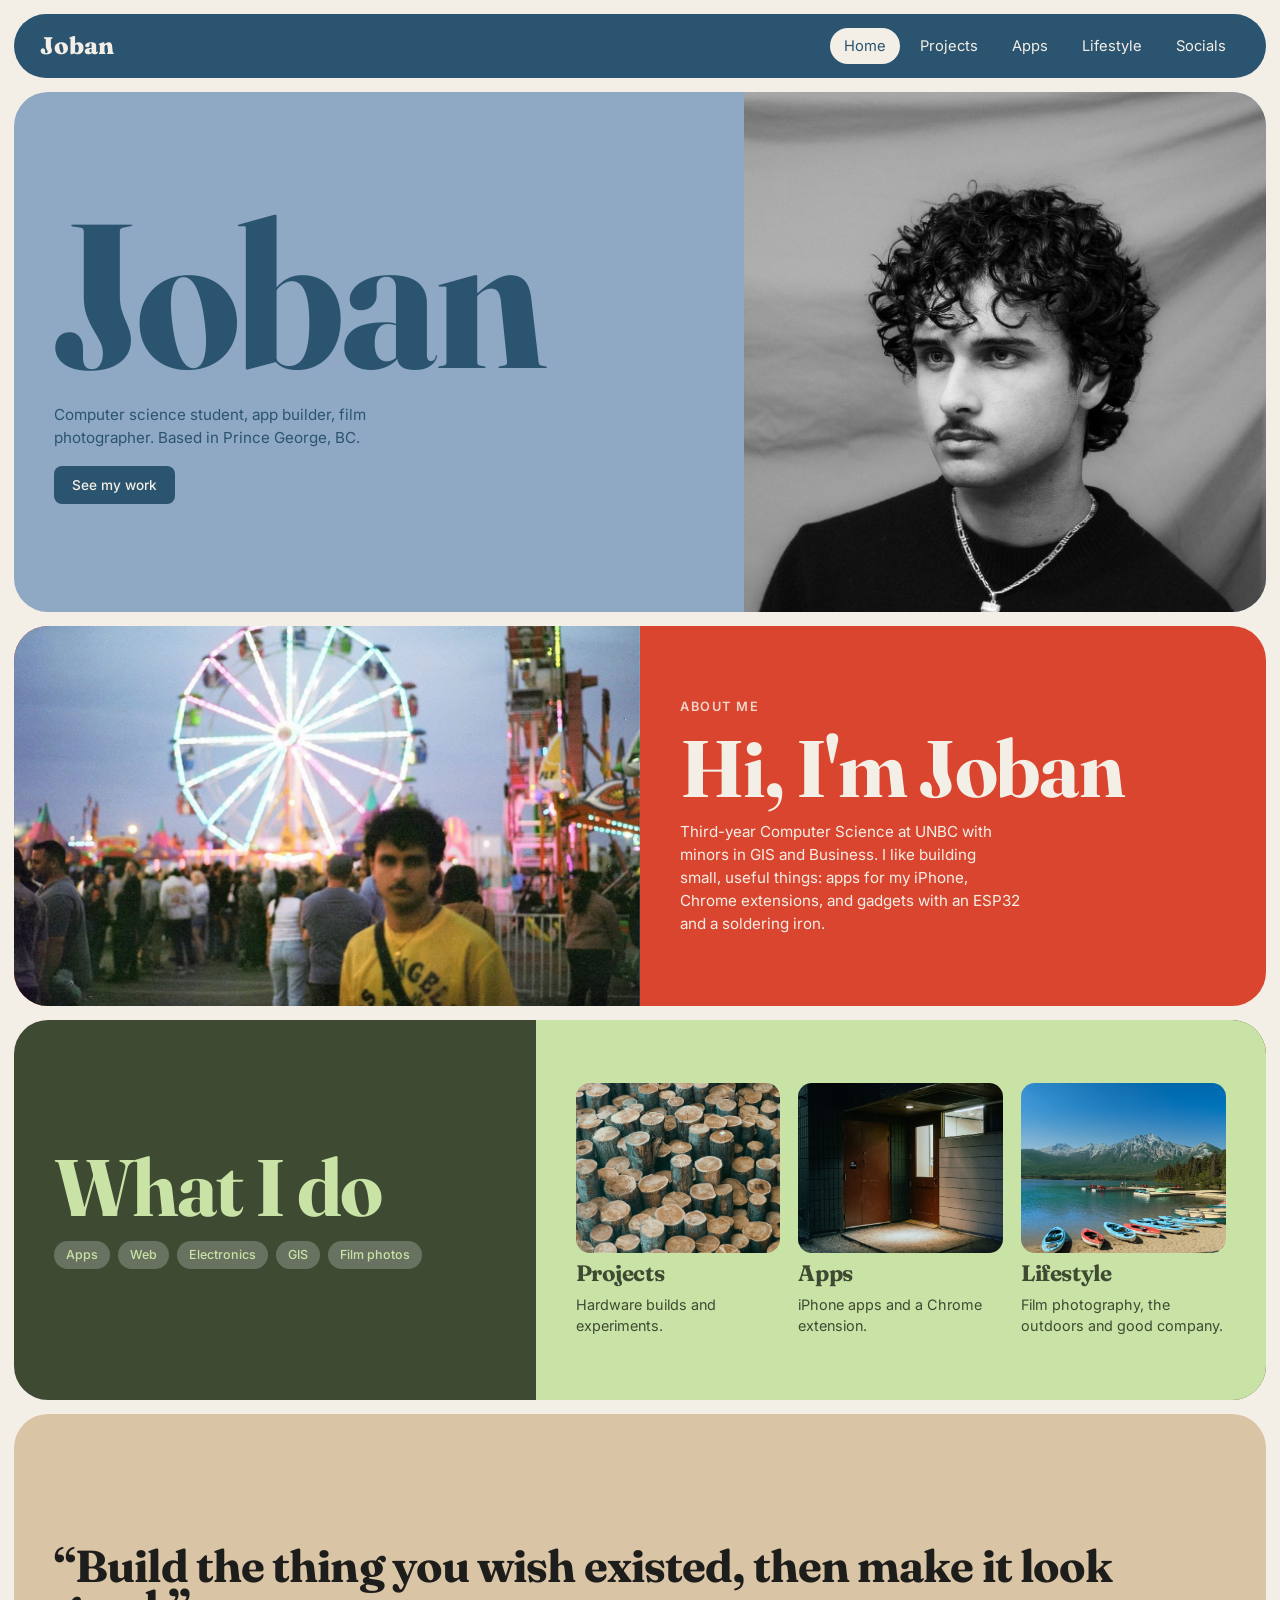
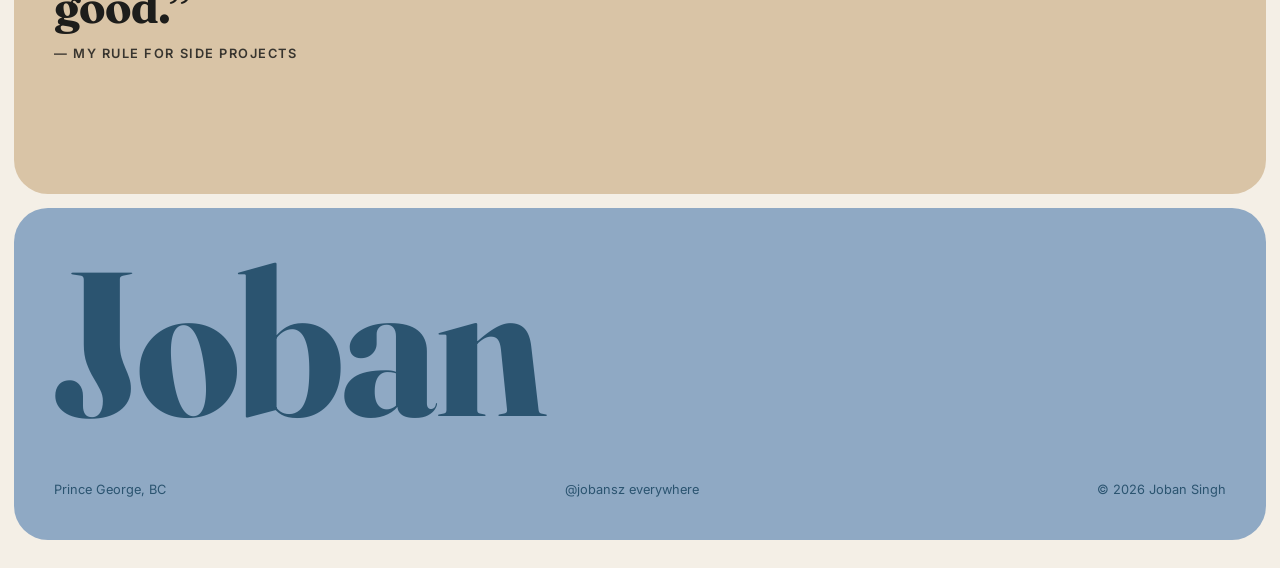
==== index.html @ 48535e4d "Square photo grid, film Instagram link, Pinterest and Spotify Co-Authored-By: Claude Opus 5.5 <norep" ====
<!DOCTYPE html>
<html lang="en">
<head>
<meta charset="utf-8">
<meta name="viewport" content="width=device-width, initial-scale=1">
<title>Joban Singh</title>
<meta name="description" content="Joban Singh — CS student, builder, photographer. Prince George, BC.">
<link rel="stylesheet" href="style.css?v=3">
</head>
<body>
<nav><a class="logo" href="index.html">Joban</a><ul><li><a href="index.html" class="on">Home</a></li><li><a href="projects.html">Projects</a></li><li><a href="apps.html">Apps</a></li><li><a href="lifestyle.html">Lifestyle</a></li><li><a href="socials.html">Socials</a></li></ul></nav>

<section class="block wide-left blue">
  <div class="pad">
    <h1 class="huge">Joban</h1>
    <p class="small">Computer science student, app builder, film photographer. Based in Prince George, BC.</p>
    <a class="btn" href="projects.html">See my work</a>
  </div>
  <div class="photo tall" style="background-image:url('images/portrait.jpg');background-position:center 30%"></div>
</section>

<section class="block tomato">
  <div class="photo " style="background-image:url('images/fair-me.jpg');background-position:70% center"></div>
  <div class="pad">
    <span class="eyebrow">About me</span>
    <h2 class="big">Hi, I'm Joban</h2>
    <p class="small">Third-year Computer Science at UNBC with minors in GIS and Business. I like building small, useful things: apps for my iPhone, Chrome extensions, and gadgets with an ESP32 and a soldering iron.</p>
  </div>
</section>

<section class="block wide-right olive">
  <div class="pad">
    <h2 class="big">What I do</h2>
    <div class="chips"><span class="chip">Apps</span><span class="chip">Web</span><span class="chip">Electronics</span><span class="chip">GIS</span><span class="chip">Film photos</span></div>
  </div>
  <div class="pad sage">
    <div class="cards">
      <a class="card" href="projects.html" style="text-decoration:none"><div class="photo " style="background-image:url('images/logs.jpg');background-position:center"></div><h3>Projects</h3><p>Hardware builds and experiments.</p></a>
      <a class="card" href="apps.html" style="text-decoration:none"><div class="photo " style="background-image:url('images/door.jpg');background-position:center"></div><h3>Apps</h3><p>iPhone apps and a Chrome extension.</p></a>
      <a class="card" href="lifestyle.html" style="text-decoration:none"><div class="photo " style="background-image:url('images/lake.jpg');background-position:center"></div><h3>Lifestyle</h3><p>Film photography, the outdoors and good company.</p></a>
    </div>
  </div>
</section>

<section class="block full sand">
  <div class="pad">
    <p class="display med">“Build the thing you wish existed, then make it look good.”</p>
    <p class="eyebrow">— my rule for side projects</p>
  </div>
</section>

<footer class="block full blue">
  <div class="pad bottom">
    <div class="display huge">Joban</div>
    <div class="meta"><span>Prince George, BC</span><span>@jobansz everywhere</span><span>&copy; 2026 Joban Singh</span></div>
  </div>
</footer>
</body>
</html>
---- style.css ----
@import url('https://fonts.googleapis.com/css2?family=Fraunces:opsz,wght@9..144,500;9..144,700;9..144,800&family=Inter:wght@400;500;600&display=swap');

:root {
  --blue: #8fa9c4;
  --navy: #2b5470;
  --tomato: #d9452f;
  --wine: #8c0b0b;
  --sage: #c8e3a5;
  --olive: #3f4a33;
  --sand: #d9c4a6;
  --cream: #f4efe6;
  --ink: #1d1d1b;
  --r: 34px;
  --gap: 14px;
}

* { box-sizing: border-box; margin: 0; padding: 0; }

body {
  font-family: 'Inter', system-ui, sans-serif;
  background: var(--cream);
  color: var(--ink);
  line-height: 1.5;
  padding: var(--gap);
}

a { color: inherit; }

h1, h2, h3, .display {
  font-family: 'Fraunces', Georgia, serif;
  font-weight: 700;
  line-height: 0.92;
  letter-spacing: -0.02em;
}

/* ---------- Nav ---------- */
nav {
  display: flex;
  align-items: center;
  justify-content: space-between;
  gap: 12px;
  flex-wrap: wrap;
  background: var(--navy);
  color: var(--cream);
  border-radius: var(--r);
  padding: 14px 26px;
  margin-bottom: var(--gap);
}
nav .logo {
  font-family: 'Fraunces', serif;
  font-weight: 800;
  font-size: 1.5rem;
  text-decoration: none;
}
nav ul { list-style: none; display: flex; gap: 6px; flex-wrap: wrap; }
nav ul a {
  text-decoration: none;
  font-size: 0.92rem;
  padding: 7px 14px;
  border-radius: 99px;
  display: block;
}
nav ul a:hover, nav ul a.on { background: var(--cream); color: var(--navy); }

/* ---------- Blocks ---------- */
.block {
  border-radius: var(--r);
  overflow: hidden;
  margin-bottom: var(--gap);
  display: grid;
  grid-template-columns: 1fr 1fr;
  min-height: 380px;
}
.block.full { grid-template-columns: 1fr; }
.block.wide-left { grid-template-columns: 1.4fr 1fr; }
.block.wide-right { grid-template-columns: 1fr 1.4fr; }

.pad { padding: 40px; display: flex; flex-direction: column; justify-content: center; gap: 16px; }
.pad.top { justify-content: flex-start; }
.pad.bottom { justify-content: flex-end; }

.blue  { background: var(--blue);   color: var(--navy); }
.navy  { background: var(--navy);   color: var(--cream); }
.tomato{ background: var(--tomato); color: var(--cream); }
.wine  { background: var(--wine);   color: #ffb4a3; }
.sage  { background: var(--sage);   color: var(--olive); }
.olive { background: var(--olive);  color: var(--sage); }
.sand  { background: var(--sand);   color: var(--ink); }

.huge  { font-size: clamp(4.5rem, 16vw, 13rem); }
.big   { font-size: clamp(2.6rem, 7vw, 5rem); }
.med   { font-size: clamp(1.8rem, 4vw, 2.8rem); }
.small { font-size: 0.95rem; max-width: 34ch; }
.eyebrow { font-size: 0.8rem; text-transform: uppercase; letter-spacing: 0.12em; font-weight: 600; opacity: 0.85; }

.btn {
  display: inline-block;
  align-self: flex-start;
  background: var(--navy);
  color: var(--cream);
  text-decoration: none;
  font-size: 0.85rem;
  font-weight: 500;
  padding: 9px 18px;
  border-radius: 8px;
}
.tomato .btn, .wine .btn { background: var(--cream); color: var(--wine); }
.olive .btn { background: var(--sage); color: var(--olive); }

/* ---------- Photo slots ----------
   Swap any .photo for a real picture:
   <div class="photo" style="background-image:url('images/your-photo.jpg')"></div> */
.photo {
  min-height: 260px;
  background-size: cover;
  background-position: center;
  position: relative;
}
.photo.t1 { background-color: #b9653a; background-image: radial-gradient(circle at 30% 30%, #e7a77a, #8a3d1f 70%); }
.photo.t2 { background-color: #6f7d63; background-image: radial-gradient(circle at 70% 40%, #c9d4b4, #4b5640 70%); }
.photo.t3 { background-color: #a9b9cc; background-image: radial-gradient(circle at 40% 60%, #e4ecf4, #6f8aa8 70%); }
.photo.t4 { background-color: #c9a27c; background-image: radial-gradient(circle at 60% 30%, #f0dcc2, #9b6d45 70%); }
.photo.t5 { background-color: #8c2a24; background-image: radial-gradient(circle at 35% 45%, #e0745f, #5e1410 70%); }
.photo .tag {
  position: absolute; left: 14px; bottom: 12px;
  font-size: 0.75rem; color: rgba(255,255,255,0.9);
  background: rgba(0,0,0,0.18); padding: 3px 10px; border-radius: 99px;
}

/* ---------- Cards ---------- */
.cards { display: grid; grid-template-columns: repeat(3, 1fr); gap: 18px; }
.cards.four { grid-template-columns: repeat(4, 1fr); }
.card { display: flex; flex-direction: column; gap: 10px; }
.card .photo { min-height: 170px; border-radius: 14px; }
.card h3 { font-size: 1.4rem; }
.card p { font-size: 0.9rem; }
.box {
  background: var(--navy); color: var(--cream);
  border-radius: 12px; padding: 18px;
  display: flex; flex-direction: column; justify-content: space-between;
  min-height: 170px;
}
.box h3 { font-size: 1.3rem; }
.box p { font-size: 0.85rem; opacity: 0.9; }

.chips { display: flex; flex-wrap: wrap; gap: 8px; }
.chip {
  font-size: 0.78rem; font-weight: 500;
  padding: 5px 12px; border-radius: 99px;
  background: rgba(255,255,255,0.22);
}
.sage .chip, .blue .chip, .sand .chip { background: rgba(0,0,0,0.08); }

/* ---------- Social links ---------- */
.links { display: flex; flex-direction: column; gap: 0; }
.links a {
  display: flex; justify-content: space-between; align-items: baseline;
  text-decoration: none;
  padding: 18px 0;
  border-bottom: 1.5px solid currentColor;
  font-family: 'Fraunces', serif; font-weight: 700;
  font-size: clamp(1.6rem, 4vw, 2.6rem);
}
.links a span { font-family: 'Inter', sans-serif; font-size: 0.95rem; font-weight: 500; opacity: 0.8; }
.links a:hover { opacity: 0.7; }

/* ---------- Footer ---------- */
footer.block { min-height: 260px; }
footer .meta { display: flex; justify-content: space-between; flex-wrap: wrap; gap: 12px; font-size: 0.8rem; margin-top: 28px; }

/* ---------- Mobile ---------- */
@media (max-width: 760px) {
  :root { --r: 24px; }
  .block, .block.wide-left, .block.wide-right { grid-template-columns: 1fr; min-height: 0; }
  .pad { padding: 28px; }
  .cards, .cards.four { grid-template-columns: 1fr 1fr; }
  .photo { min-height: 220px; }
  nav { justify-content: center; }
}

/* ---------- Gallery ---------- */
.gallery { display: grid; grid-template-columns: repeat(4, 1fr); gap: 12px; }
.gallery img { width: 100%; aspect-ratio: 1 / 1; object-fit: cover; display: block; border-radius: 14px; }
@media (max-width: 760px) { .gallery { grid-template-columns: repeat(2, 1fr); } }
.photo.tall { min-height: 520px; }
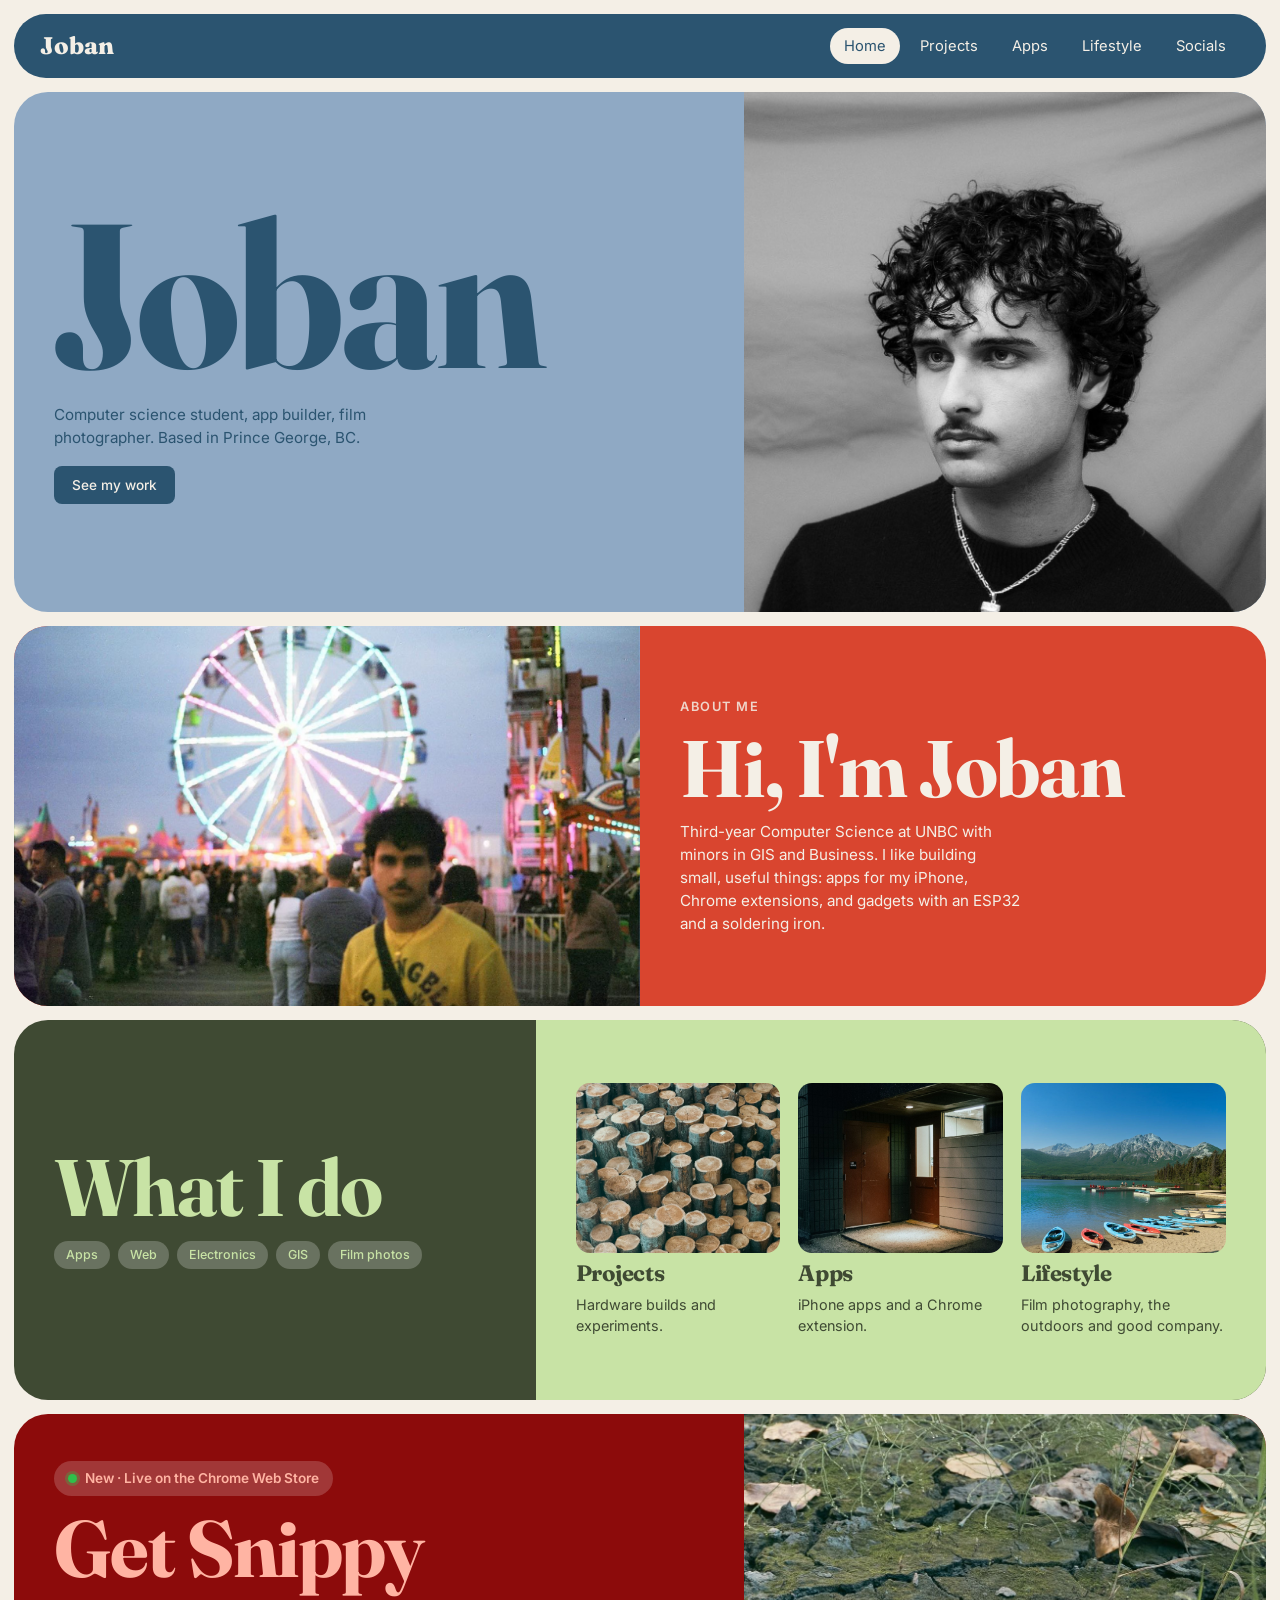
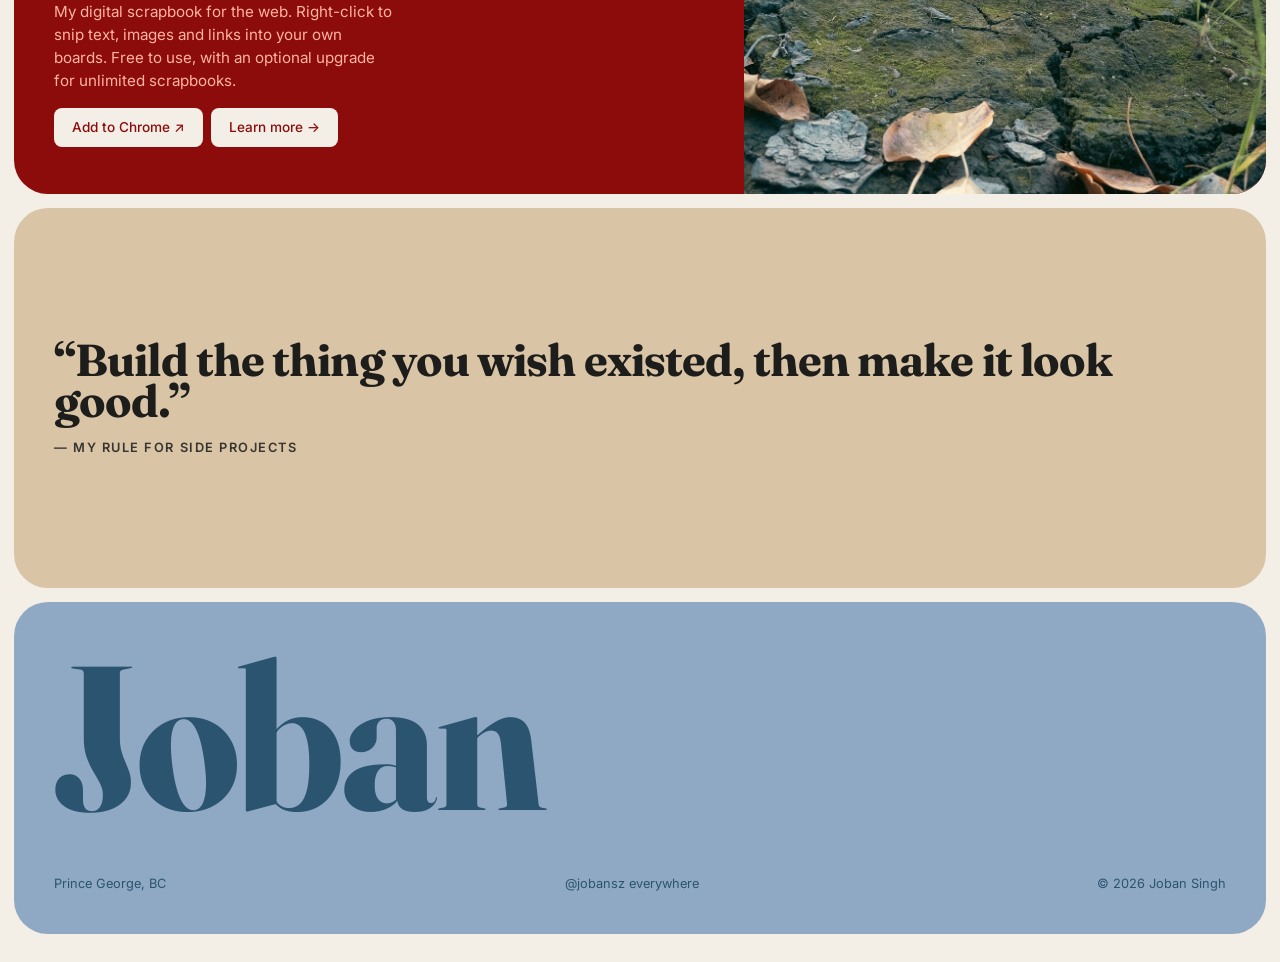
==== commit 03f5d372: "Add Get Snippy banner to home page Co-Authored-By: Claude Opus 5.5 <noreply@anthropic.com> Claude-Se" ====
--- a/index.html
+++ b/index.html
@@ -5,7 +5,7 @@
 <meta name="viewport" content="width=device-width, initial-scale=1">
 <title>Joban Singh</title>
 <meta name="description" content="Joban Singh — CS student, builder, photographer. Prince George, BC.">
-<link rel="stylesheet" href="style.css?v=3">
+<link rel="stylesheet" href="style.css?v=5">
 </head>
 <body>
 <nav><a class="logo" href="index.html">Joban</a><ul><li><a href="index.html" class="on">Home</a></li><li><a href="projects.html">Projects</a></li><li><a href="apps.html">Apps</a></li><li><a href="lifestyle.html">Lifestyle</a></li><li><a href="socials.html">Socials</a></li></ul></nav>
@@ -42,6 +42,16 @@
   </div>
 </section>
 
+<section class="block wide-left wine">
+  <div class="pad">
+    <span class="status live">New · Live on the Chrome Web Store</span>
+    <h2 class="big">Get Snippy</h2>
+    <p class="small">My digital scrapbook for the web. Right-click to snip text, images and links into your own boards. Free to use, with an optional upgrade for unlimited scrapbooks.</p>
+    <div class="chips"><a class="btn" href="https://chromewebstore.google.com/detail/allnpnlodbdfimaaipmiblokpkbhkllf" target="_blank" rel="noopener">Add to Chrome ↗</a><a class="btn" href="snippy.html">Learn more →</a></div>
+  </div>
+  <div class="photo" style="background-image:url('images/mud.jpg');background-position:center"></div>
+</section>
+
 <section class="block full sand">
   <div class="pad">
     <p class="display med">“Build the thing you wish existed, then make it look good.”</p>
@@ -55,5 +65,6 @@
     <div class="meta"><span>Prince George, BC</span><span>@jobansz everywhere</span><span>&copy; 2026 Joban Singh</span></div>
   </div>
 </footer>
+<!-- Cloudflare Web Analytics --><script type='module' src='https://static.cloudflareinsights.com/beacon.min.js' data-cf-beacon='{"token": "c01f82de83be4114945edd5516633616"}'></script><!-- End Cloudflare Web Analytics -->
 </body>
 </html>
--- a/style.css
+++ b/style.css
@@ -183,3 +183,47 @@
 .gallery img { width: 100%; aspect-ratio: 1 / 1; object-fit: cover; display: block; border-radius: 14px; }
 @media (max-width: 760px) { .gallery { grid-template-columns: repeat(2, 1fr); } }
 .photo.tall { min-height: 520px; }
+
+/* ---------- Detail pages ---------- */
+.away { background: #06062e; color: #fde100; }
+.away .btn { background: #fde100; color: #06062e; }
+.status {
+  display: inline-flex; align-items: center; gap: 8px; align-self: flex-start;
+  font-size: 0.85rem; font-weight: 600; padding: 7px 14px; border-radius: 99px;
+  background: rgba(255,255,255,0.18);
+}
+.sage .status, .blue .status, .sand .status { background: rgba(0,0,0,0.08); }
+.status::before { content: ""; width: 9px; height: 9px; border-radius: 50%; background: #f5b400; box-shadow: 0 0 0 3px rgba(245,180,0,0.3); }
+.logo-wrap { display: flex; align-items: center; justify-content: center; padding: 40px; }
+.logo-wrap img { width: min(100%, 420px); height: auto; border-radius: 24px; }
+.steps { list-style: none; display: flex; flex-direction: column; gap: 10px; counter-reset: s; }
+.steps li { display: flex; gap: 12px; align-items: baseline; font-size: 1rem; }
+.steps li::before { content: "○"; font-weight: 700; }
+.steps li.done::before { content: "●"; }
+.steps li.now { font-weight: 700; }
+.steps li.now::before { content: "◐"; }
+.back { font-size: 0.9rem; text-decoration: none; opacity: 0.85; }
+
+/* ---------- SweetTreat web app ---------- */
+.st { display: grid; grid-template-columns: repeat(3, 1fr); gap: 14px; }
+.st-card { background: var(--cream); color: var(--ink); border-radius: 18px; padding: 22px; display: flex; flex-direction: column; gap: 10px; }
+.st-big { font-family: 'Fraunces', serif; font-weight: 800; font-size: clamp(2.4rem, 6vw, 3.6rem); line-height: 1; color: var(--wine); }
+.st-label { font-size: 0.8rem; text-transform: uppercase; letter-spacing: 0.1em; font-weight: 600; opacity: 0.7; }
+.st input { font: inherit; padding: 10px 12px; border-radius: 10px; border: 1.5px solid #d6cbb8; background: #fff; width: 100%; }
+.st button { font: inherit; font-weight: 600; padding: 10px 14px; border-radius: 10px; border: 0; background: var(--wine); color: var(--cream); cursor: pointer; }
+.st button.alt { background: var(--navy); }
+.st .row { display: flex; gap: 8px; }
+.bar { height: 14px; border-radius: 99px; background: #e7dccb; overflow: hidden; }
+.bar > div { height: 100%; background: var(--tomato); width: 0; transition: width .4s; }
+.log { list-style: none; font-size: 0.9rem; max-height: 220px; overflow: auto; }
+.log li { display: flex; justify-content: space-between; padding: 7px 0; border-bottom: 1px solid #e7dccb; }
+.st-msg { font-size: 0.9rem; min-height: 1.4em; color: var(--wine); font-weight: 500; }
+@media (max-width: 760px) { .st { grid-template-columns: 1fr; } }
+
+/* ---------- Away screen captures ---------- */
+.screens { display: grid; grid-template-columns: repeat(auto-fit, minmax(320px, 1fr)); gap: 18px; }
+.screens figure { margin: 0; display: flex; flex-direction: column; gap: 8px; }
+.screens img { width: 100%; height: auto; display: block; border-radius: 14px; }
+.screens figcaption { font-size: 0.85rem; opacity: 0.85; }
+
+.status.live::before { background: #2fbf4a; box-shadow: 0 0 0 3px rgba(47,191,74,0.3); }
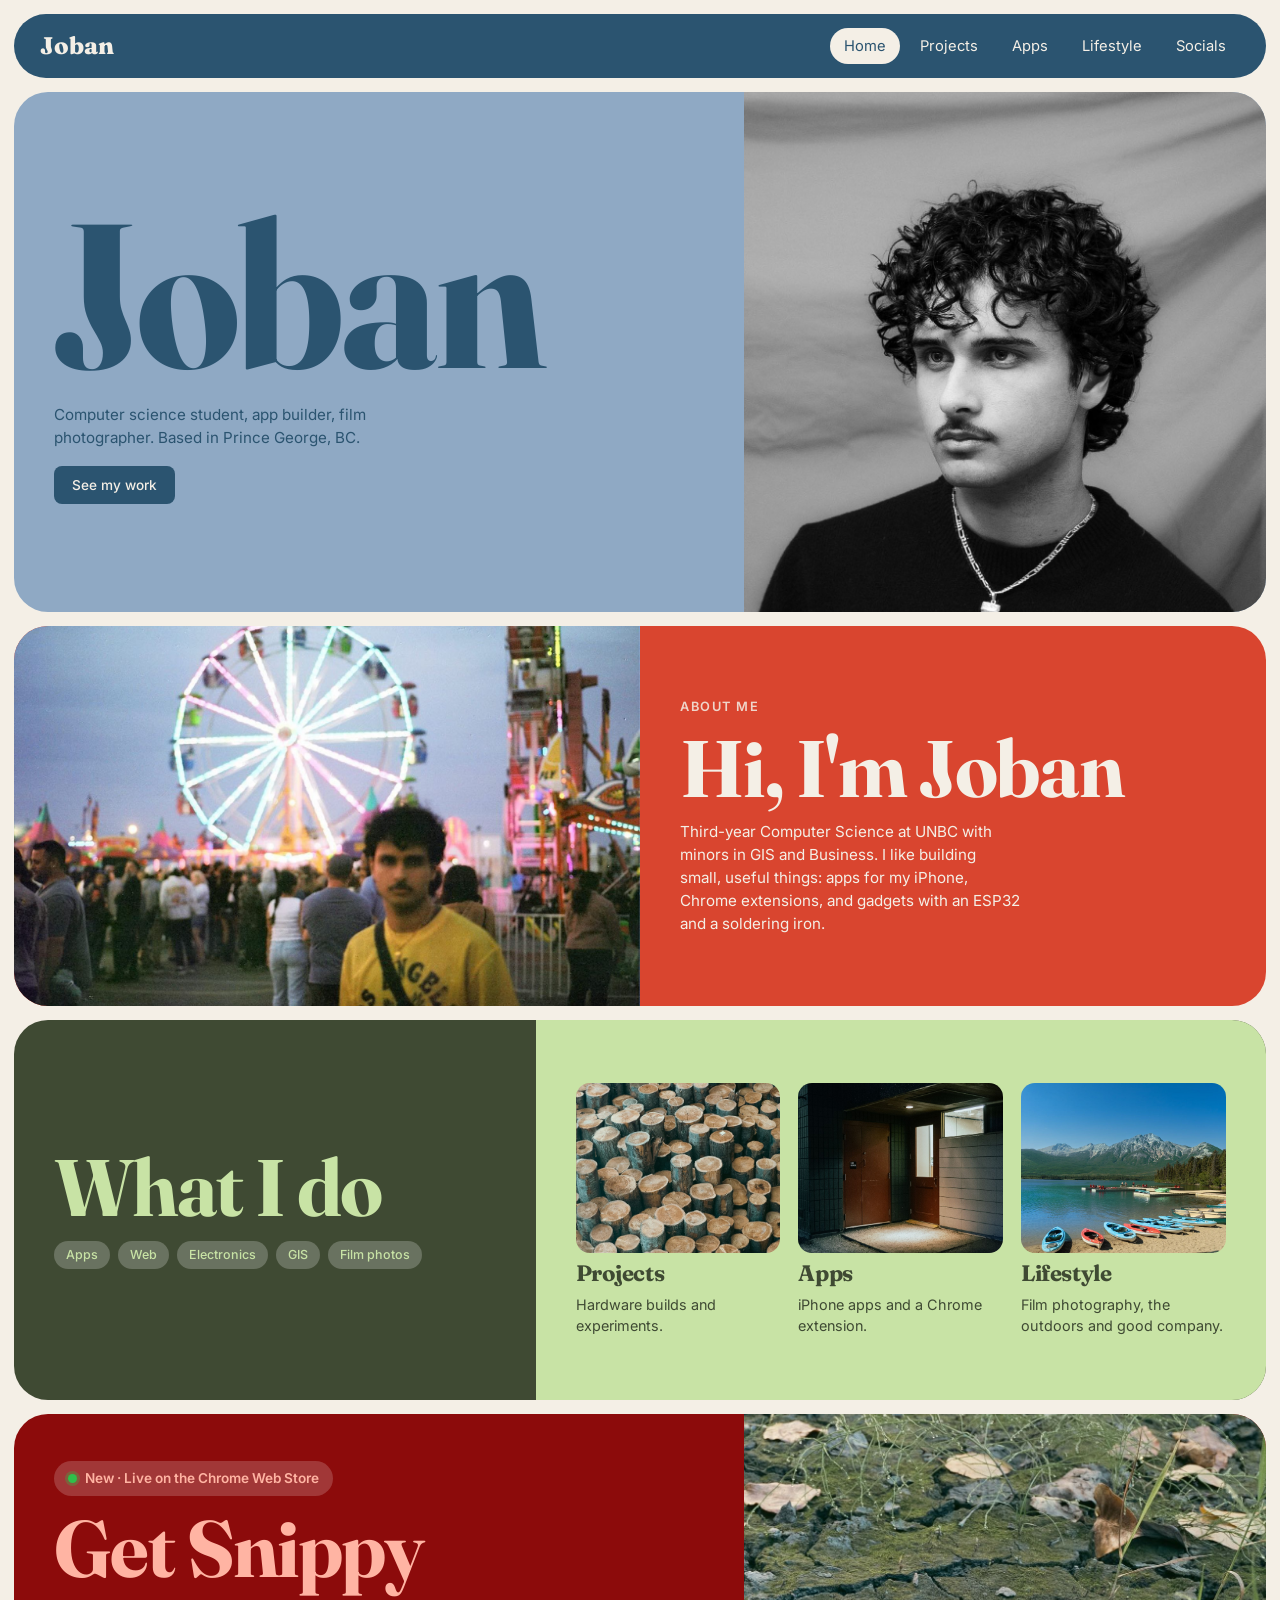
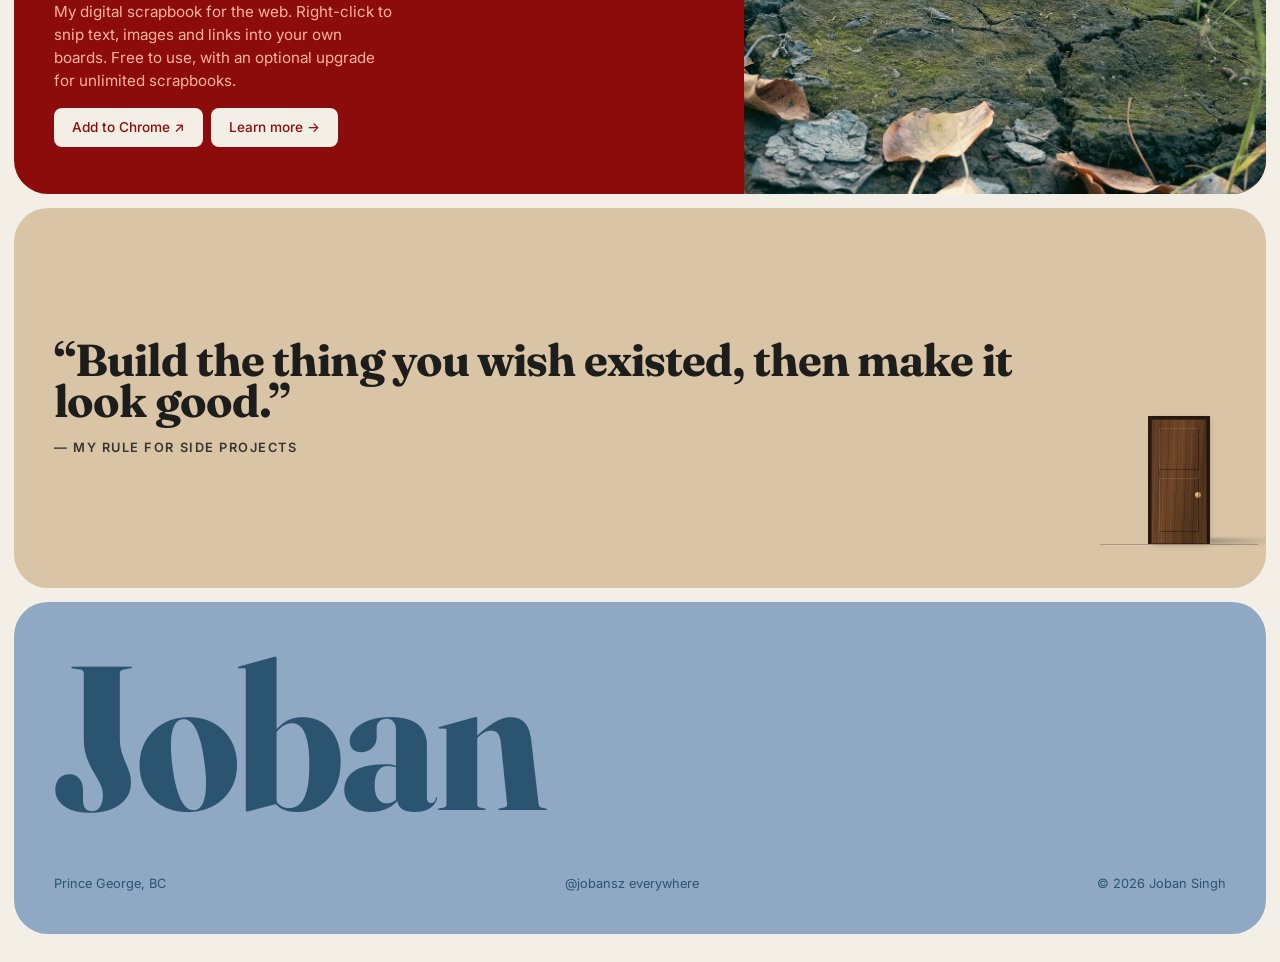
==== commit 6a0312b7: "A walnut door that shouldn't be there Co-Authored-By: Claude Opus 5.5 <noreply@anthropic.com> Claude" ====
--- a/index.html
+++ b/index.html
@@ -6,6 +6,74 @@
 <title>Joban Singh</title>
 <meta name="description" content="Joban Singh — CS student, builder, photographer. Prince George, BC.">
 <link rel="stylesheet" href="style.css?v=5">
+<style>
+  /* ---------- the lone walnut door ---------- */
+  .door-scene { position: relative; }
+  .door-scene .pad { padding-right: 160px; }
+  .lone-door {
+    position: absolute; right: 56px; bottom: 44px; width: 62px; height: 128px;
+    perspective: 500px; display: block; outline: none;
+  }
+  .lone-door::before { /* horizon */
+    content: ""; position: absolute; left: -48px; right: -48px; bottom: -1px; height: 1px; background: rgba(29,29,27,.25);
+  }
+  .lone-door .glow { /* the lounge, through the doorway */
+    position: absolute; inset: 0; border: 3px solid #2a1a10; border-bottom: 0;
+    background: radial-gradient(ellipse 120% 70% at 50% 15%, #ffe2a8, #f0a85a 45%, #7a3d14 100%);
+    box-shadow: 0 0 0 rgba(255, 190, 110, 0); transition: box-shadow .5s;
+  }
+  .lone-door .leaf {
+    position: absolute; inset: 3px 3px 0 3px; transform-origin: 0 50%; transform: rotateY(0deg);
+    transition: transform .6s cubic-bezier(.3,.7,.2,1);
+    background:
+      repeating-linear-gradient(92deg, rgba(0,0,0,.14) 0 1px, transparent 1px 5px, rgba(255,230,190,.05) 5px 6px, transparent 6px 9px),
+      linear-gradient(100deg, #5a3820, #6e4527 40%, #4f311b 75%, #5d3a21);
+    box-shadow: inset 0 0 0 1px rgba(0,0,0,.35), 2px 0 6px rgba(0,0,0,.25);
+  }
+  .lone-door .leaf::before, .lone-door .leaf::after { /* raised panels */
+    content: ""; position: absolute; left: 8px; right: 8px; border-radius: 1px;
+    box-shadow: inset 1px 1px 0 rgba(255,220,170,.12), inset -1px -1px 0 rgba(0,0,0,.35);
+  }
+  .lone-door .leaf::before { top: 9px; height: 42px; }
+  .lone-door .leaf::after { top: 59px; height: 54px; }
+  .lone-door .knob {
+    position: absolute; right: 6px; top: 58%; width: 6px; height: 6px; border-radius: 50%;
+    background: radial-gradient(circle at 35% 35%, #f3d9a0, #b8904f 55%, #6f5228);
+  }
+  .lone-door .shadow { position: absolute; left: 100%; bottom: 0; width: 70px; height: 6px; transform-origin: 0 100%;
+    background: linear-gradient(90deg, rgba(29,29,27,.28), transparent); filter: blur(1.5px); }
+  .lone-door:hover .leaf, .lone-door:focus-visible .leaf { transform: rotateY(-28deg); }
+  .lone-door:hover .glow, .lone-door:focus-visible .glow { box-shadow: 10px 0 40px rgba(255, 190, 110, .55); }
+  .lone-door.opening .leaf { transform: rotateY(-105deg); transition-duration: .9s; }
+  .lone-door.opening .glow { box-shadow: 0 0 120px 40px rgba(255, 196, 120, .8); }
+
+  /* stepping through: warm light fills the screen, then the lounge */
+  .threshold { position: fixed; inset: 0; pointer-events: none; opacity: 0; z-index: 50;
+    background: radial-gradient(circle at var(--x, 80%) var(--y, 80%), #ffe2a8, #c47a35 30%, #24160d 70%);
+    transition: opacity .7s ease .45s; }
+  .threshold.on { opacity: 1; }
+  @media (max-width: 760px) {
+    .door-scene .pad { padding-right: 28px; padding-bottom: 170px; }
+    .lone-door { right: auto; left: 50%; margin-left: -31px; bottom: 30px; }
+  }
+  @media (prefers-reduced-motion: reduce) { .lone-door .leaf, .threshold { transition: none; } }
+</style>
+<script>
+document.addEventListener("click", (e) => {
+  const door = e.target.closest(".lone-door");
+  if (!door || e.metaKey || e.ctrlKey) return;
+  e.preventDefault();
+  const r = door.getBoundingClientRect(), t = document.querySelector(".threshold");
+  t.style.setProperty("--x", (r.left + r.width / 2) + "px");
+  t.style.setProperty("--y", (r.top + r.height / 2) + "px");
+  door.classList.add("opening"); t.classList.add("on");
+  setTimeout(() => (location.href = door.href), 1250);
+});
+window.addEventListener("pageshow", () => { /* coming back with the back button */
+  document.querySelectorAll(".lone-door.opening").forEach((d) => d.classList.remove("opening"));
+  const t = document.querySelector(".threshold"); if (t) t.classList.remove("on");
+});
+</script>
 </head>
 <body>
 <nav><a class="logo" href="index.html">Joban</a><ul><li><a href="index.html" class="on">Home</a></li><li><a href="projects.html">Projects</a></li><li><a href="apps.html">Apps</a></li><li><a href="lifestyle.html">Lifestyle</a></li><li><a href="socials.html">Socials</a></li></ul></nav>
@@ -52,12 +120,19 @@
   <div class="photo" style="background-image:url('images/mud.jpg');background-position:center"></div>
 </section>
 
-<section class="block full sand">
+<section class="block full sand door-scene">
   <div class="pad">
     <p class="display med">“Build the thing you wish existed, then make it look good.”</p>
     <p class="eyebrow">— my rule for side projects</p>
   </div>
+  <!-- a door that shouldn't be here -->
+  <a class="lone-door" href="lounge.html" aria-label="A walnut door" title="Members only">
+    <span class="glow"></span>
+    <span class="leaf"><i class="knob"></i></span>
+    <span class="shadow"></span>
+  </a>
 </section>
+<div class="threshold" aria-hidden="true"></div>
 
 <footer class="block full blue">
   <div class="pad bottom">
--- a/style.css
+++ b/style.css
@@ -106,6 +106,7 @@
 }
 .tomato .btn, .wine .btn { background: var(--cream); color: var(--wine); }
 .olive .btn { background: var(--sage); color: var(--olive); }
+.navy .btn { background: var(--cream); color: var(--navy); }
 
 /* ---------- Photo slots ----------
    Swap any .photo for a real picture:
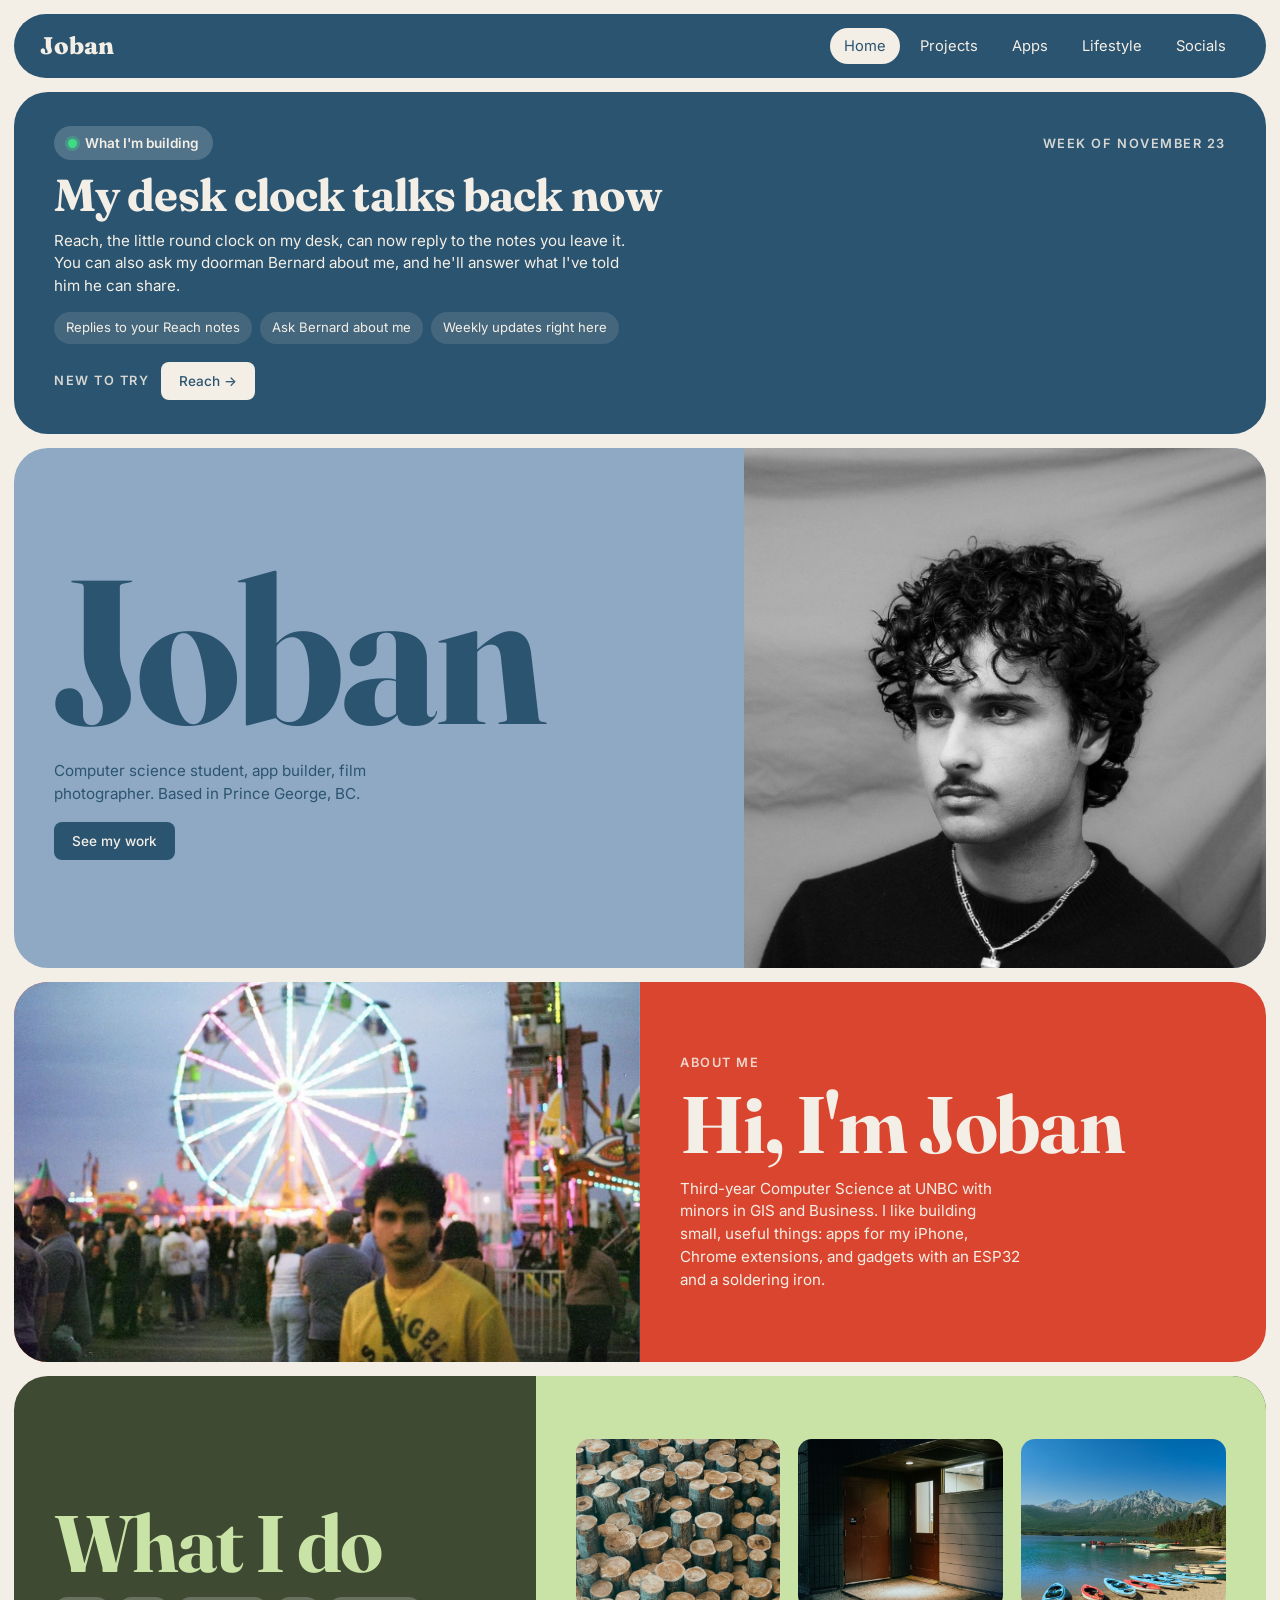
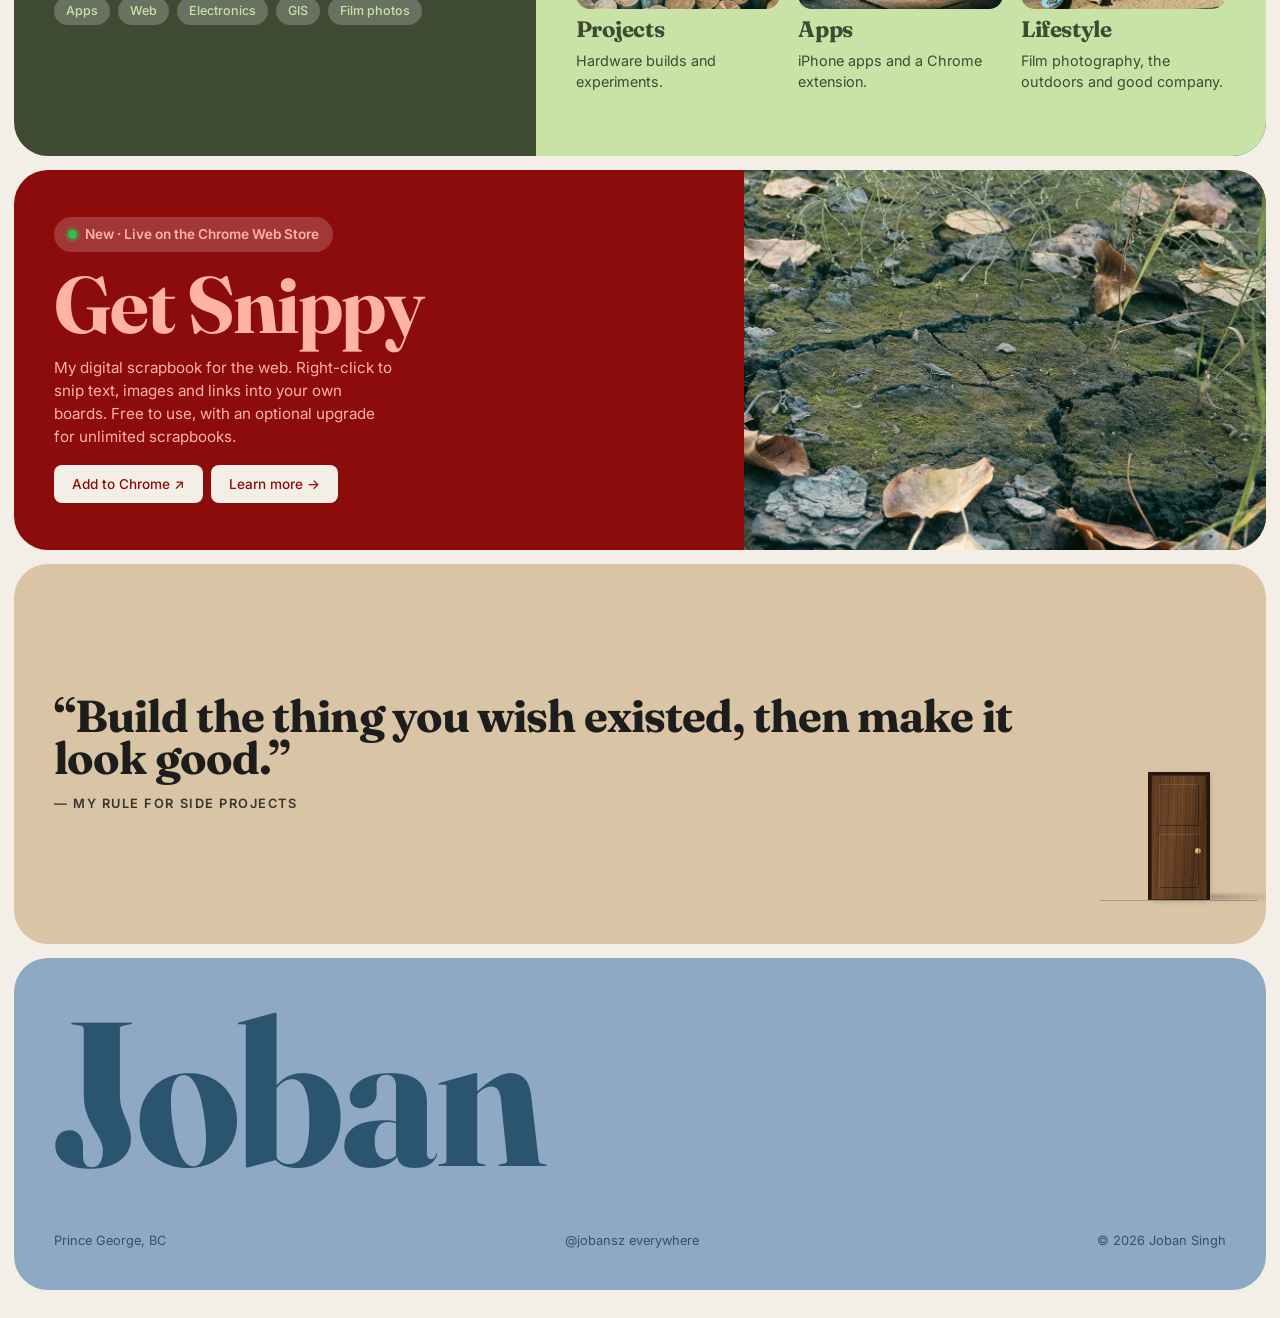
==== commit d66f7f3e: "Weekly 'What I'm building' section, refreshed every Monday Co-Authored-By: Claude Opus 5.5 <noreply@" ====
--- a/index.html
+++ b/index.html
@@ -74,9 +74,52 @@
   const t = document.querySelector(".threshold"); if (t) t.classList.remove("on");
 });
 </script>
+<style>
+  .weekly { min-height: 0; }
+  .weekly .pad { gap: 14px; padding-top: 34px; padding-bottom: 34px; }
+  .wk-top { display: flex; align-items: center; justify-content: space-between; gap: 12px; flex-wrap: wrap; }
+  .wk-items { list-style: none; display: flex; flex-wrap: wrap; gap: 8px; }
+  .wk-items li { font-size: .82rem; padding: 6px 12px; border-radius: 99px; background: rgba(244,239,230,.12); }
+  .wk-try { display: flex; align-items: center; gap: 12px; flex-wrap: wrap; margin-top: 4px; }
+  .weekly .btn { background: var(--cream); color: var(--navy); }
+  .weekly .status::before { background: #3ddc84; box-shadow: 0 0 0 3px rgba(61,220,132,.3); }
+</style>
+<script>
+  // always the newest note: read straight from the repo, so it updates even before Pages rebuilds
+  (async () => {
+    const put = (d) => {
+      document.getElementById("wkWeek").textContent = "Week of " + d.week_of;
+      document.getElementById("wkHead").textContent = d.headline;
+      document.getElementById("wkBody").textContent = d.body;
+      const ul = document.getElementById("wkItems"); ul.innerHTML = "";
+      for (const t of d.items || []) { const li = document.createElement("li"); li.textContent = t; ul.appendChild(li); }
+      const pg = document.getElementById("wkPages"); pg.innerHTML = "";
+      for (const p of d.new_pages || []) {
+        if (!/^[\w-]+\.html$/.test(p.href)) continue;
+        const a = document.createElement("a"); a.className = "btn"; a.href = p.href; a.textContent = p.title + " →"; pg.appendChild(a);
+      }
+      document.getElementById("wkTry").hidden = !pg.children.length;
+    };
+    for (const url of ["https://raw.githubusercontent.com/Jobansz/joban/main/weekly.json", "weekly.json"]) {
+      try { const r = await fetch(url, { cache: "no-store" }); if (r.ok) { put(await r.json()); return; } } catch {}
+    }
+    document.getElementById("weekly").hidden = true;
+  })();
+</script>
 </head>
 <body>
 <nav><a class="logo" href="index.html">Joban</a><ul><li><a href="index.html" class="on">Home</a></li><li><a href="projects.html">Projects</a></li><li><a href="apps.html">Apps</a></li><li><a href="lifestyle.html">Lifestyle</a></li><li><a href="socials.html">Socials</a></li></ul></nav>
+
+<!-- What I'm building: refreshed every Monday (weekly.json, written by .github/workflows/weekly.yml) -->
+<section class="block full navy weekly" id="weekly" aria-live="polite">
+  <div class="pad">
+    <div class="wk-top"><span class="status live" id="wkLabel">What I'm building</span><span class="eyebrow" id="wkWeek"></span></div>
+    <h2 class="med" id="wkHead">This week in the workshop</h2>
+    <p class="small" id="wkBody" style="max-width:58ch"></p>
+    <ul class="wk-items" id="wkItems"></ul>
+    <div class="wk-try" id="wkTry" hidden><span class="eyebrow">New to try</span><div class="chips" id="wkPages"></div></div>
+  </div>
+</section>
 
 <section class="block wide-left blue">
   <div class="pad">
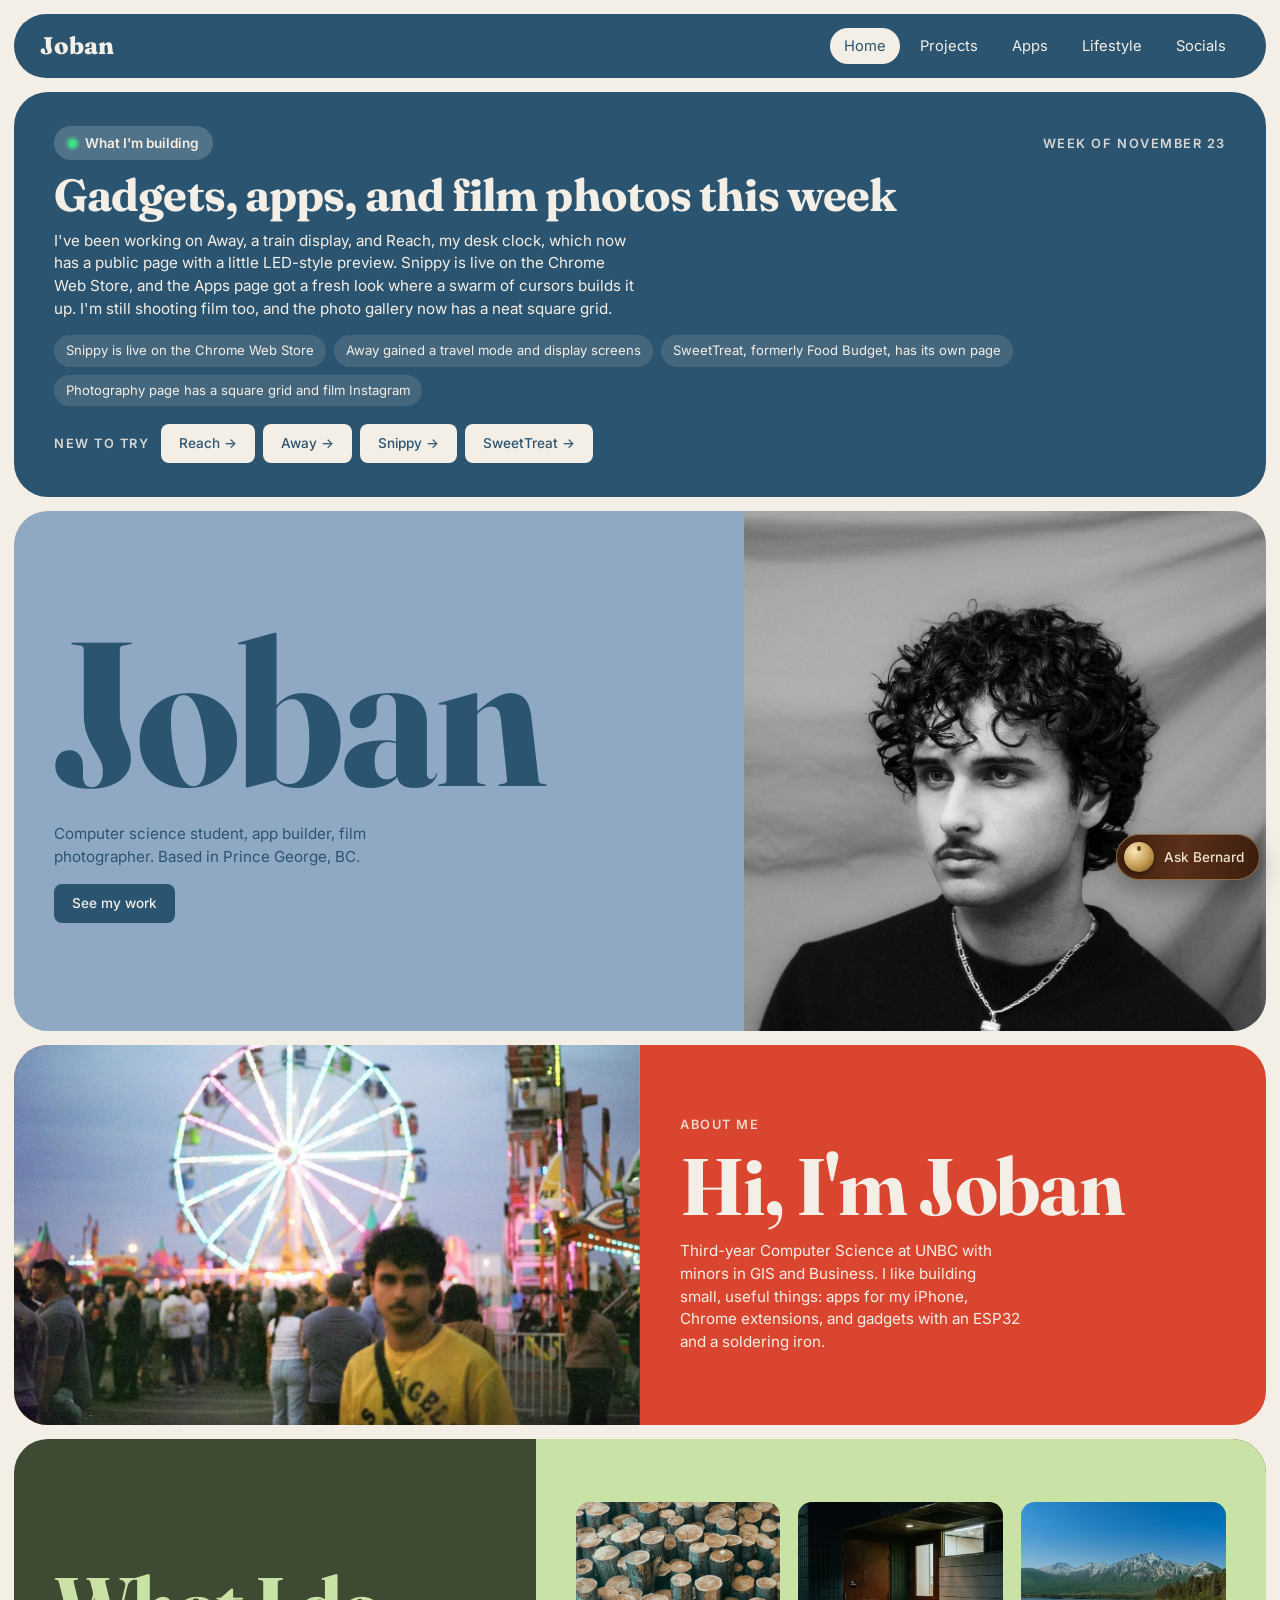
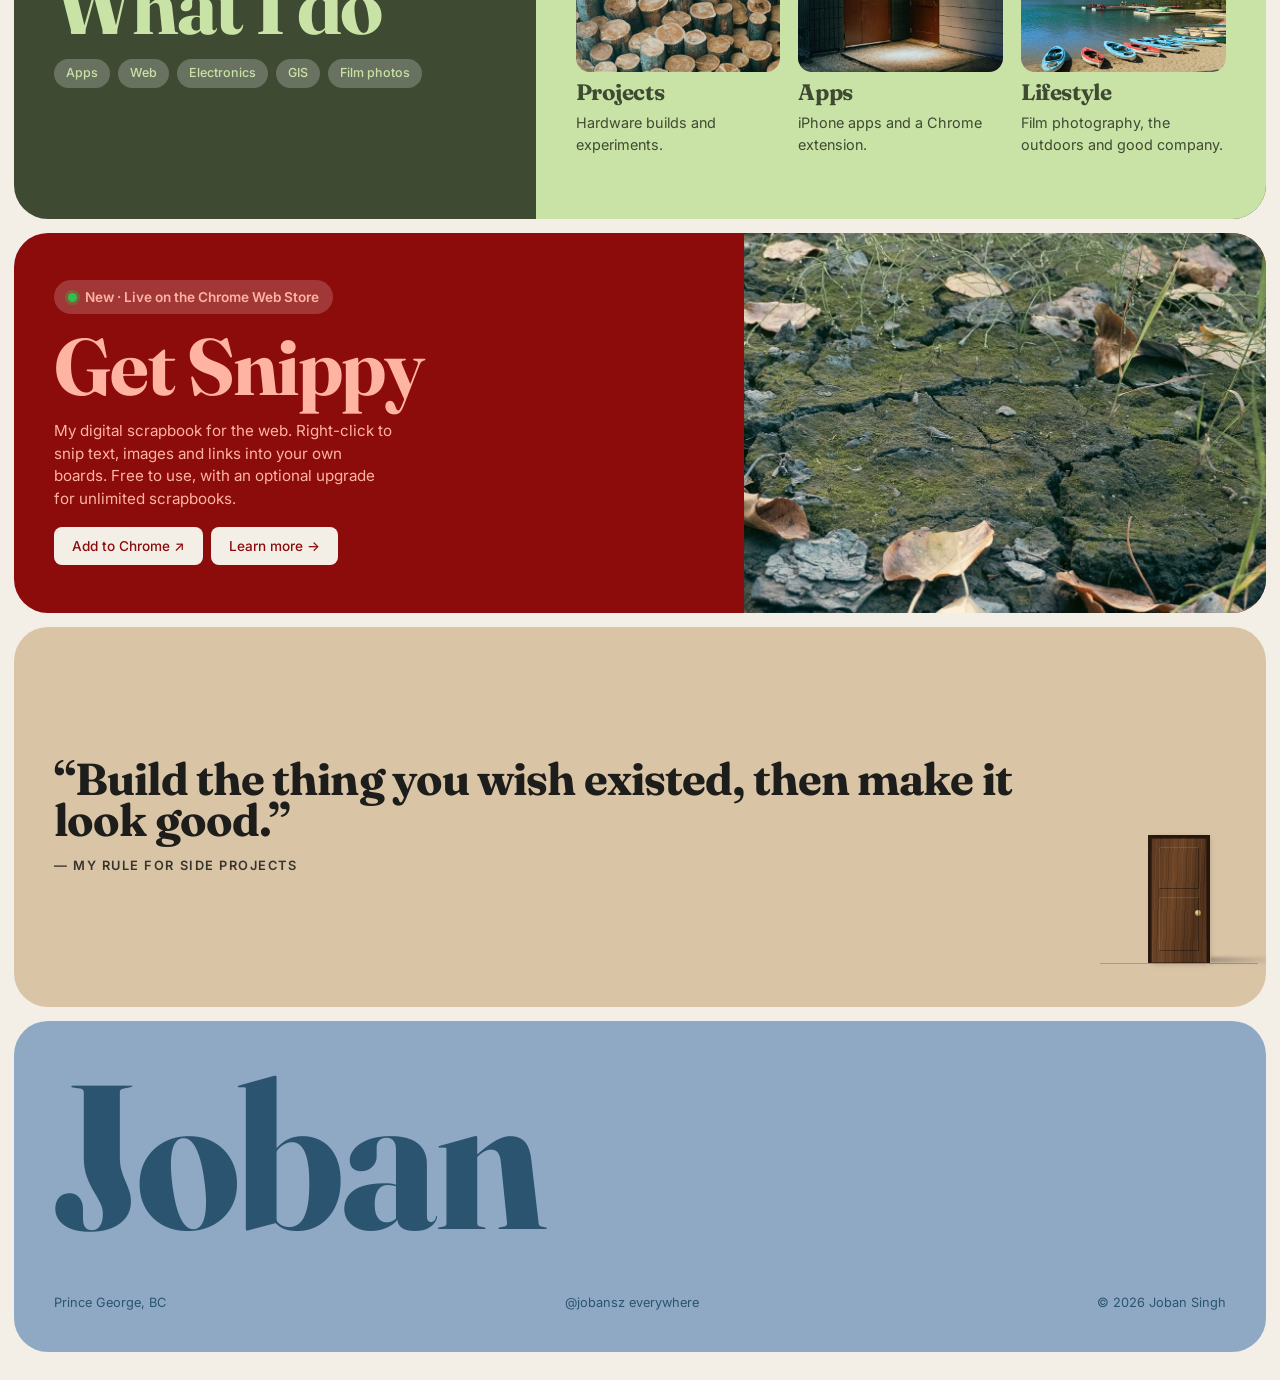
==== commit 3a7d6063: "Ask Bernard on every page, with a peek at the Lounge Co-Authored-By: Claude Opus 5.5 <noreply@anthro" ====
--- a/index.html
+++ b/index.html
@@ -184,5 +184,6 @@
   </div>
 </footer>
 <!-- Cloudflare Web Analytics --><script type='module' src='https://static.cloudflareinsights.com/beacon.min.js' data-cf-beacon='{"token": "c01f82de83be4114945edd5516633616"}'></script><!-- End Cloudflare Web Analytics -->
+<script src="bernard.js" defer></script>
 </body>
 </html>
